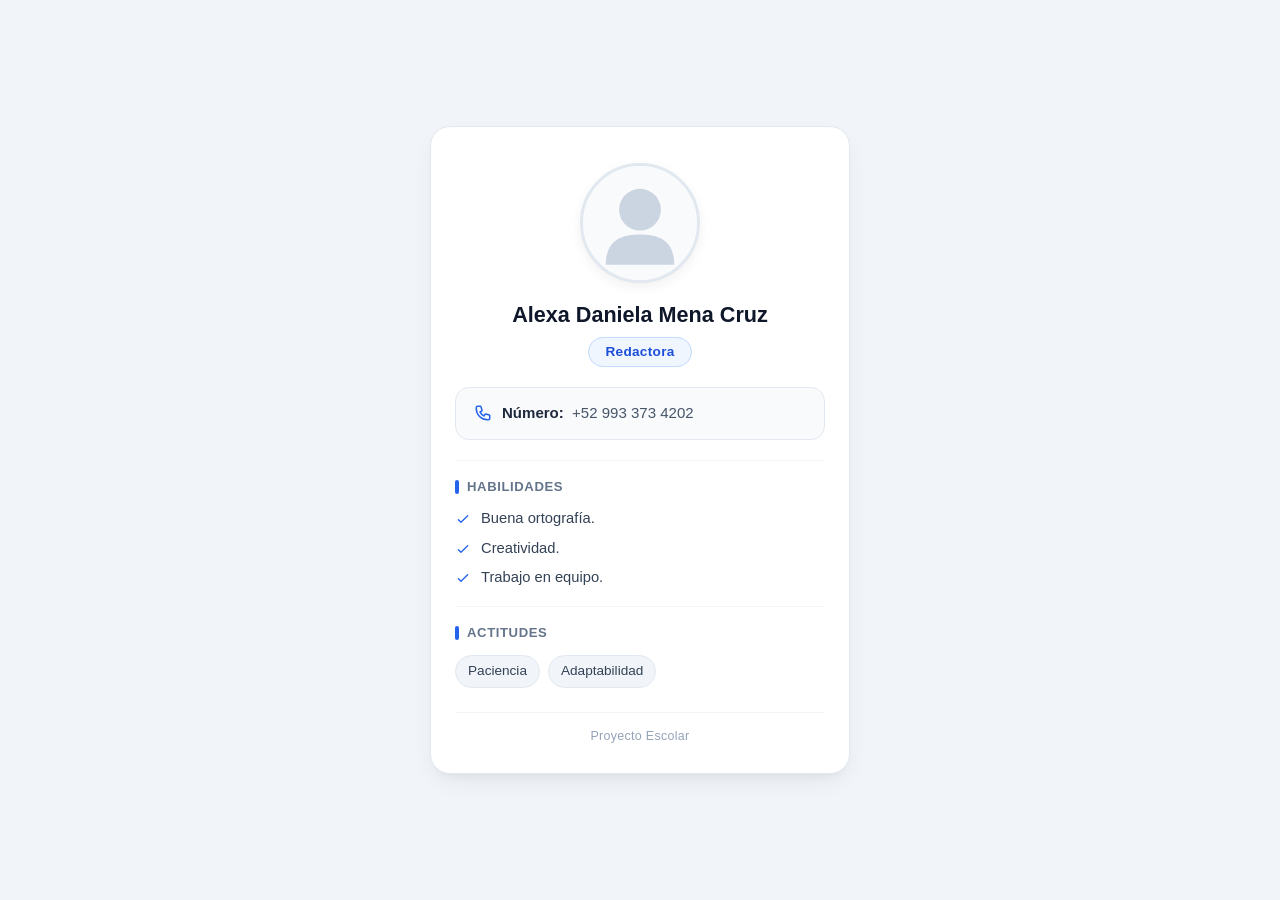
==== alexa.html @ 77019447 "si papi si" ====
<!DOCTYPE html>
<html lang="es">
<head>
  <meta charset="UTF-8">
  <meta name="viewport" content="width=device-width, initial-scale=1.0">
  <title>Alexa Daniela Mena Cruz - Tarjeta de Presentación</title>
  <link rel="stylesheet" href="styles.css?v=3">
</head>
<body>

  <main class="card-container">
    <article class="card">
      <!-- Fotografía circular limpia -->
      <div class="card-photo-wrapper">
        <img src="images/alexa.svg" alt="Fotografía de Alexa Daniela Mena Cruz" class="card-photo">
      </div>

      <!-- Nombre y puesto -->
      <header class="card-header">
        <h1 class="card-name">Alexa Daniela Mena Cruz</h1>
        <span class="card-role">Redactora</span>
      </header>

      <!-- Datos básicos -->
      <div class="card-info-box">
        <div class="info-item">
          <svg class="info-icon" fill="none" stroke="currentColor" viewBox="0 0 24 24" aria-hidden="true">
            <path stroke-linecap="round" stroke-linejoin="round" stroke-width="2" d="M3 5a2 2 0 012-2h3.28a1 1 0 01.948.684l1.498 4.493a1 1 0 01-.502 1.21l-2.257 1.13a11.042 11.042 0 005.516 5.516l1.13-2.257a11.042 11.042 0 011.21-.502l4.493 1.498a1 1 0 01.684.949V19a2 2 0 01-2 2h-1C9.716 21 3 14.284 3 6V5z"/>
          </svg>
          <span><strong class="info-label">Número:</strong> +52 993 373 4202</span>
        </div>
      </div>

      <!-- Habilidades -->
      <section class="card-section">
        <h2 class="section-title">Habilidades</h2>
        <ul class="skills-list">
          <li>
            <svg class="check-icon" fill="none" stroke="currentColor" viewBox="0 0 24 24" aria-hidden="true">
              <path stroke-linecap="round" stroke-linejoin="round" stroke-width="2" d="M5 13l4 4L19 7"/>
            </svg>
            <span>Buena ortografía.</span>
          </li>
          <li>
            <svg class="check-icon" fill="none" stroke="currentColor" viewBox="0 0 24 24" aria-hidden="true">
              <path stroke-linecap="round" stroke-linejoin="round" stroke-width="2" d="M5 13l4 4L19 7"/>
            </svg>
            <span>Creatividad.</span>
          </li>
          <li>
            <svg class="check-icon" fill="none" stroke="currentColor" viewBox="0 0 24 24" aria-hidden="true">
              <path stroke-linecap="round" stroke-linejoin="round" stroke-width="2" d="M5 13l4 4L19 7"/>
            </svg>
            <span>Trabajo en equipo.</span>
          </li>
        </ul>
      </section>

      <!-- Actitudes -->
      <section class="card-section">
        <h2 class="section-title">Actitudes</h2>
        <div class="tags-container">
          <span class="tag">Paciencia</span>
          <span class="tag">Adaptabilidad</span>
        </div>
      </section>

      <div class="card-footer">Proyecto Escolar</div>
    </article>
  </main>

</body>
</html>
---- styles.css ----
/* ===================================================
   RESET Y CONFIGURACIÓN GENERAL
   =================================================== */

* {
  margin: 0;
  padding: 0;
  box-sizing: border-box;
}

body {
  font-family: -apple-system, BlinkMacSystemFont, "Segoe UI", Roboto, Helvetica, Arial, sans-serif;
  background-color: #f1f5f9;
  color: #334155;
  line-height: 1.5;
  min-height: 100vh;
  display: flex;
  justify-content: center;
  align-items: center;
  padding: 24px 16px;
}

/* ===================================================
   CONTENEDOR Y TARJETA
   =================================================== */

.card-container {
  width: 100%;
  max-width: 420px;
  margin: auto;
}

.card {
  background-color: #ffffff;
  border-radius: 20px;
  box-shadow: 0 10px 25px -5px rgba(0, 0, 0, 0.07), 0 8px 10px -6px rgba(0, 0, 0, 0.04);
  border: 1px solid #e2e8f0;
  padding: 36px 24px 28px 24px;
  text-align: center;
}

/* ===================================================
   FOTOGRAFÍA CIRCULAR (TOTALMENTE DESPEJADA)
   =================================================== */

.card-photo-wrapper {
  display: flex;
  justify-content: center;
  margin-bottom: 18px;
}

.card-photo {
  width: 120px;
  height: 120px;
  border-radius: 50%;
  object-fit: cover;
  border: 3px solid #e2e8f0;
  background-color: #f8fafc;
  display: block;
  box-shadow: 0 4px 12px rgba(0, 0, 0, 0.06);
}

/* ===================================================
   NOMBRE COMPLETO Y PUESTO
   =================================================== */

.card-header {
  margin-bottom: 20px;
}

.card-name {
  font-size: 1.35rem;
  color: #0f172a;
  font-weight: 700;
  margin-bottom: 8px;
  line-height: 1.3;
}

.card-role {
  display: inline-block;
  background-color: #eff6ff;
  color: #1d4ed8;
  border: 1px solid #bfdbfe;
  font-size: 0.85rem;
  font-weight: 600;
  padding: 4px 16px;
  border-radius: 9999px;
  letter-spacing: 0.3px;
}

/* ===================================================
   DATOS BÁSICOS (Edad y Teléfono)
   =================================================== */

.card-info-box {
  background-color: #f8fafc;
  border: 1px solid #e2e8f0;
  border-radius: 14px;
  padding: 14px 18px;
  margin-bottom: 20px;
  display: flex;
  flex-direction: column;
  gap: 10px;
  text-align: left;
}

.info-item {
  display: flex;
  align-items: center;
  gap: 10px;
  font-size: 0.94rem;
  color: #475569;
}

.info-icon {
  width: 18px;
  height: 18px;
  color: #2563eb;
  flex-shrink: 0;
}

.info-label {
  font-weight: 600;
  color: #1e293b;
  margin-right: 4px;
}

/* ===================================================
   SECCIONES: HABILIDADES Y ACTITUDES
   =================================================== */

.card-section {
  text-align: left;
  margin-top: 18px;
  padding-top: 16px;
  border-top: 1px solid #f1f5f9;
}

.section-title {
  font-size: 0.82rem;
  font-weight: 700;
  color: #64748b;
  text-transform: uppercase;
  letter-spacing: 0.6px;
  margin-bottom: 12px;
  display: flex;
  align-items: center;
  gap: 8px;
}

.section-title::before {
  content: "";
  display: inline-block;
  width: 4px;
  height: 14px;
  background-color: #2563eb;
  border-radius: 2px;
}

/* Lista de Habilidades */
.skills-list {
  list-style: none;
  padding: 0;
  display: flex;
  flex-direction: column;
  gap: 8px;
}

.skills-list li {
  display: flex;
  align-items: flex-start;
  gap: 10px;
  font-size: 0.92rem;
  color: #334155;
  line-height: 1.45;
}

.check-icon {
  width: 16px;
  height: 16px;
  color: #2563eb;
  flex-shrink: 0;
  margin-top: 3px;
}

/* Etiquetas de Actitudes (Chips / Pills) */
.tags-container {
  display: flex;
  flex-wrap: wrap;
  gap: 8px;
}

.tag {
  background-color: #f1f5f9;
  color: #334155;
  border: 1px solid #e2e8f0;
  font-size: 0.85rem;
  font-weight: 500;
  padding: 5px 12px;
  border-radius: 20px;
}

/* Pie sutil de tarjeta */
.card-footer {
  margin-top: 24px;
  padding-top: 14px;
  border-top: 1px solid #f1f5f9;
  font-size: 0.78rem;
  color: #94a3b8;
  letter-spacing: 0.3px;
}

/* ===================================================
   ADAPTACIÓN PARA CELULARES
   =================================================== */

@media (max-width: 480px) {
  body {
    padding: 16px 12px;
    align-items: flex-start;
  }

  .card {
    padding: 28px 18px 20px 18px;
    border-radius: 16px;
  }

  .card-photo {
    width: 110px;
    height: 110px;
  }

  .card-name {
    font-size: 1.25rem;
  }

  .card-info-box {
    padding: 12px 14px;
  }

  .skills-list li {
    font-size: 0.88rem;
  }

  .tag {
    font-size: 0.82rem;
    padding: 4px 10px;
  }
}
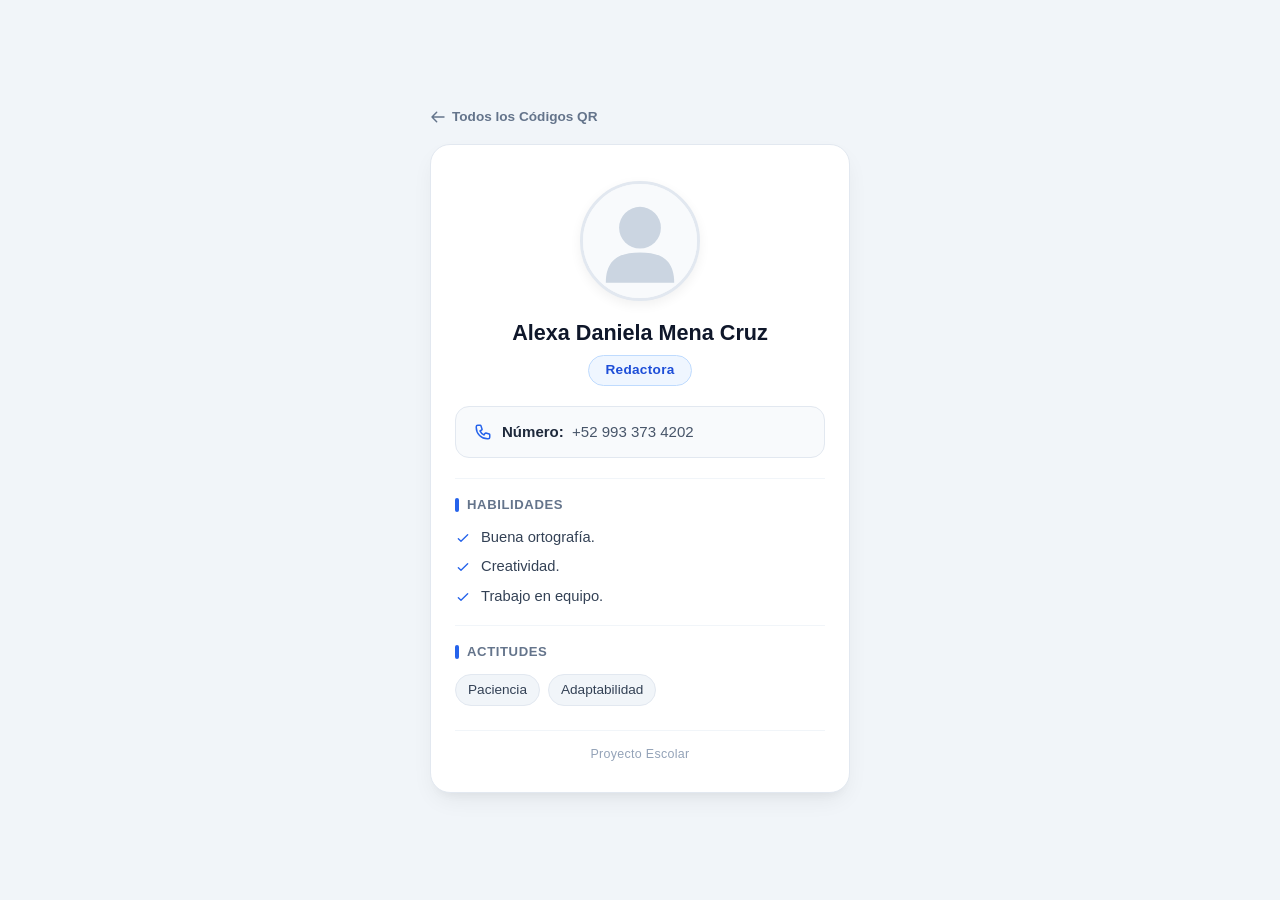
==== commit 6293794d: "corrijo la cagada que hizo rabano" ====
--- a/alexa.html
+++ b/alexa.html
@@ -9,6 +9,12 @@
 <body>
 
   <main class="card-container">
+        <div class="back-link-wrapper">
+      <a href="index.html" class="back-link">
+        <svg width="16" height="16" fill="none" stroke="currentColor" stroke-width="2.2" viewBox="0 0 24 24"><path stroke-linecap="round" stroke-linejoin="round" d="M10 19l-7-7m0 0l7-7m-7 7h18"/></svg>
+        Todos los Códigos QR
+      </a>
+    </div>
     <article class="card">
       <!-- Fotografía circular limpia -->
       <div class="card-photo-wrapper">
--- a/styles.css
+++ b/styles.css
@@ -28,6 +28,27 @@
   width: 100%;
   max-width: 420px;
   margin: auto;
+}
+
+.back-link-wrapper {
+  margin-bottom: 12px;
+  text-align: left;
+}
+
+.back-link {
+  display: inline-flex;
+  align-items: center;
+  gap: 6px;
+  font-size: 0.85rem;
+  font-weight: 600;
+  color: #64748b;
+  text-decoration: none;
+  transition: all 0.2s ease;
+}
+
+.back-link:hover {
+  color: #2563eb;
+  transform: translateX(-3px);
 }
 
 .card {
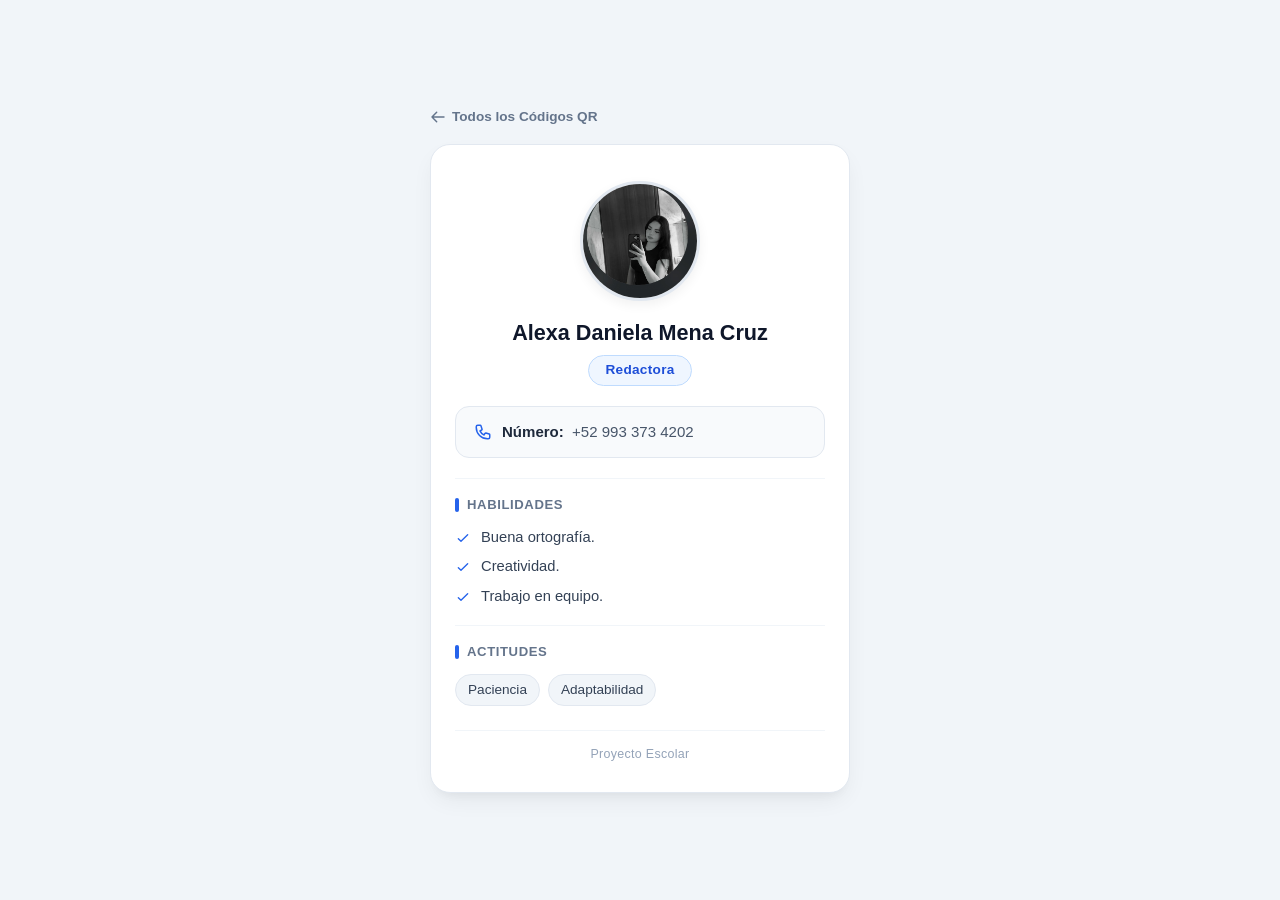
==== commit 5e286853: "Actualizar fotos de perfil del equipo" ====
--- a/alexa.html
+++ b/alexa.html
@@ -18,7 +18,7 @@
     <article class="card">
       <!-- Fotografía circular limpia -->
       <div class="card-photo-wrapper">
-        <img src="images/alexa.svg" alt="Fotografía de Alexa Daniela Mena Cruz" class="card-photo">
+        <img src="images/alexa.jpg" alt="Fotografía de Alexa Daniela Mena Cruz" class="card-photo">
       </div>
 
       <!-- Nombre y puesto -->
